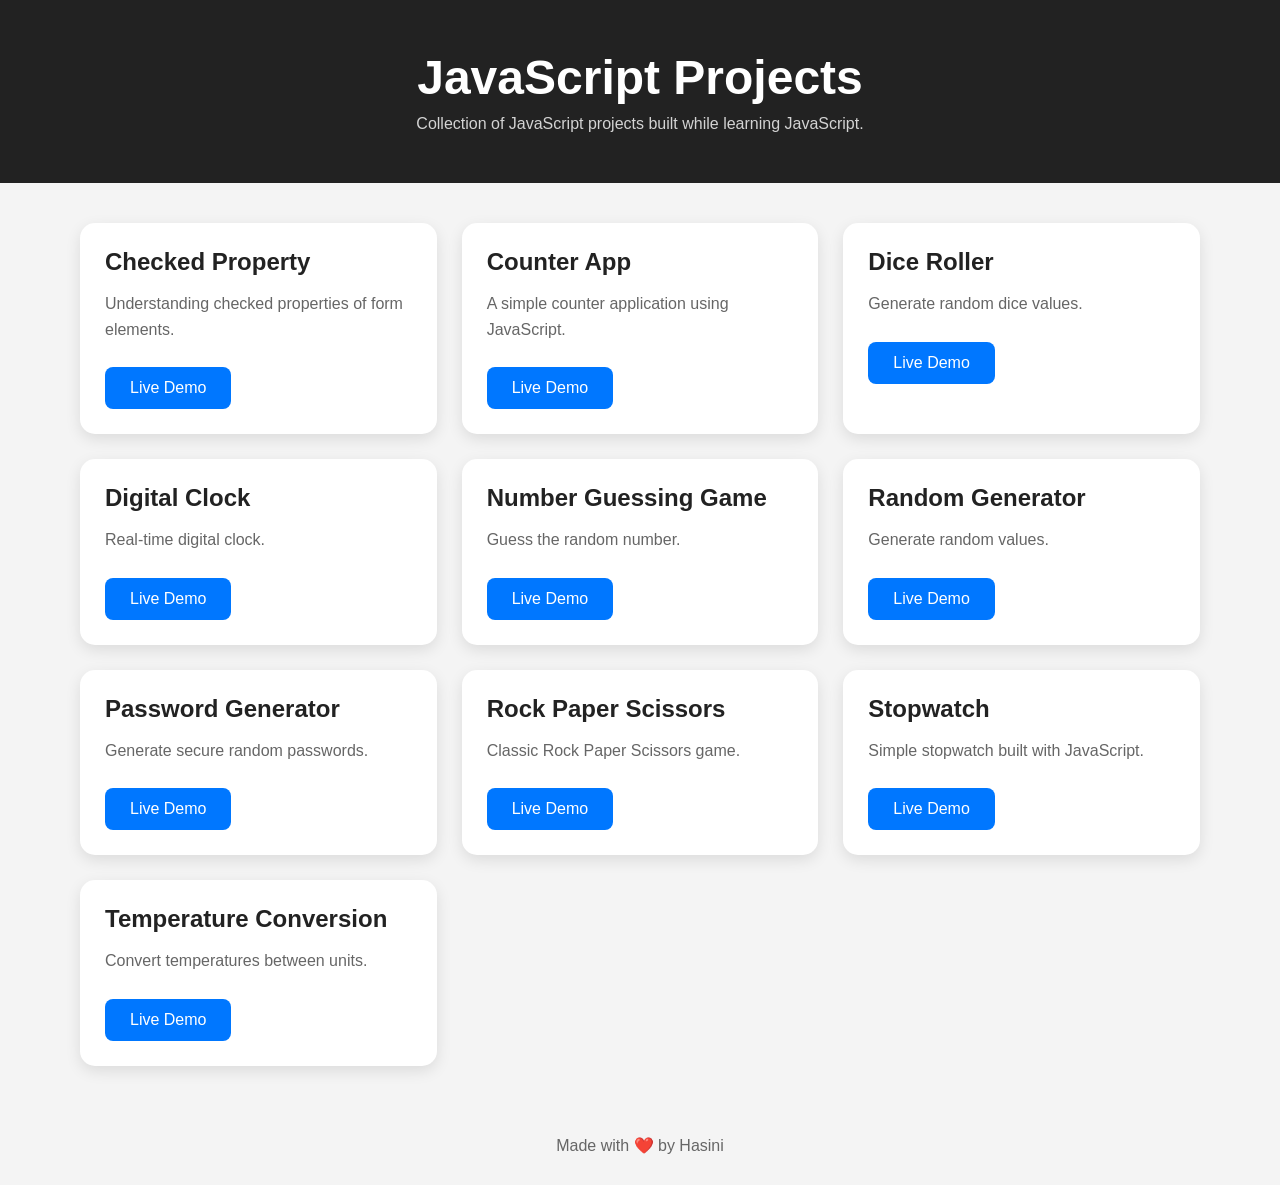
==== index.html @ 25b49c0d "Initial commit" ====
<!DOCTYPE html>
<html lang="en">
<head>
    <meta charset="UTF-8">
    <meta name="viewport" content="width=device-width, initial-scale=1.0">
    <title>JavaScript Projects</title>

    <link rel="stylesheet" href="style.css">
</head>
<body>

<header>
    <h1>JavaScript Projects</h1>
    <p>Collection of JavaScript projects built while learning JavaScript.</p>
</header>

<main class="container">

    <div class="card">
        <h2>Checked Property</h2>
        <p>Understanding checked properties of form elements.</p>

        <a href="./checked-property/" class="btn">
            Live Demo
        </a>
    </div>

    <div class="card">
        <h2>Counter App</h2>
        <p>A simple counter application using JavaScript.</p>

        <a href="./counter-app/" class="btn">
            Live Demo
        </a>
    </div>

    <div class="card">
        <h2>Dice Roller</h2>
        <p>Generate random dice values.</p>

        <a href="./dice-roller/" class="btn">
            Live Demo
        </a>
    </div>

    <div class="card">
        <h2>Digital Clock</h2>
        <p>Real-time digital clock.</p>

        <a href="./digital-clock/" class="btn">
            Live Demo
        </a>
    </div>

    <div class="card">
        <h2>Number Guessing Game</h2>
        <p>Guess the random number.</p>

        <a href="./number-guessing-game/" class="btn">
            Live Demo
        </a>
    </div>

    <div class="card">
        <h2>Random Generator</h2>
        <p>Generate random values.</p>

        <a href="./random-generator/" class="btn">
            Live Demo
        </a>
    </div>

    <div class="card">
        <h2>Password Generator</h2>
        <p>Generate secure random passwords.</p>

        <a href="./random-password-generator/" class="btn">
            Live Demo
        </a>
    </div>
    
    <div class="card">
        <h2>Rock Paper Scissors</h2>
        <p>Classic Rock Paper Scissors game.</p>

        <a href="./rock-paper-scissors/" class="btn">
            Live Demo
        </a>
    </div>

    <div class="card">
        <h2>Stopwatch</h2>
        <p>Simple stopwatch built with JavaScript.</p>

        <a href="./stopwatch/" class="btn">
            Live Demo
        </a>
    </div>

    <div class="card">
        <h2>Temperature Conversion</h2>
        <p>Convert temperatures between units.</p>

        <a href="./temperature-conversion/" class="btn">
            Live Demo
        </a>
    </div>

</main>

<footer>
    Made with ❤️ by Hasini
</footer>

</body>
</html>
---- style.css ----
*{
    margin:0;
    padding:0;
    box-sizing:border-box;
    font-family:Arial, Helvetica, sans-serif;
}

body{
    background:#f4f4f4;
    color:#333;
}

header{
    background:#222;
    color:white;
    text-align:center;
    padding:50px 20px;
}

header h1{
    font-size:3rem;
    margin-bottom:10px;
}

header p{
    color:#d3d3d3;
}

.container{
    max-width:1200px;
    margin:auto;
    padding:40px;

    display:grid;
    grid-template-columns:repeat(auto-fit,minmax(280px,1fr));
    gap:25px;
}

.card{
    background:white;
    border-radius:15px;
    padding:25px;
    box-shadow:0 5px 15px rgba(0,0,0,.1);

    transition:.3s;
}

.card:hover{
    transform:translateY(-8px);
}

.card h2{
    margin-bottom:15px;
    color:#222;
}

.card p{
    color:#666;
    margin-bottom:25px;
    line-height:1.6;
}

.btn{
    display:inline-block;
    text-decoration:none;
    background:#0077ff;
    color:white;
    padding:12px 25px;
    border-radius:8px;
    transition:.3s;
}

.btn:hover{
    background:#005fd4;
}

footer{
    text-align:center;
    padding:30px;
    color:#666;
}
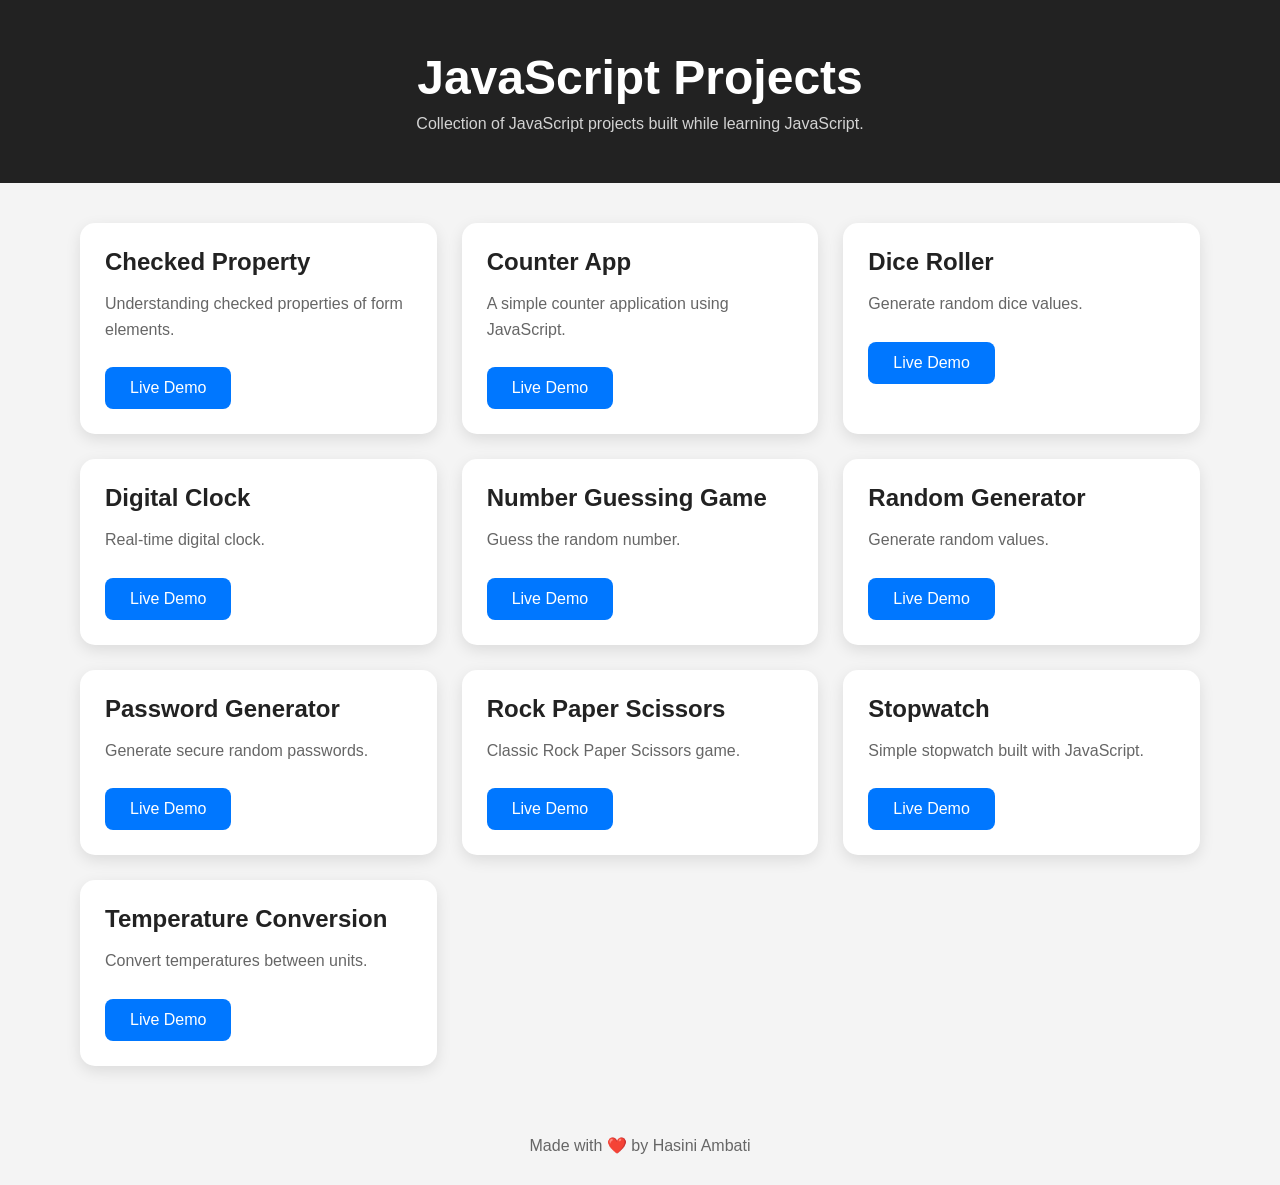
==== commit 3f35e60d: "Update footer to include full name" ====
--- a/index.html
+++ b/index.html
@@ -109,8 +109,8 @@
 </main>
 
 <footer>
-    Made with ❤️ by Hasini
+    Made with ❤️ by Hasini Ambati
 </footer>
 
 </body>
-</html>+</html>
